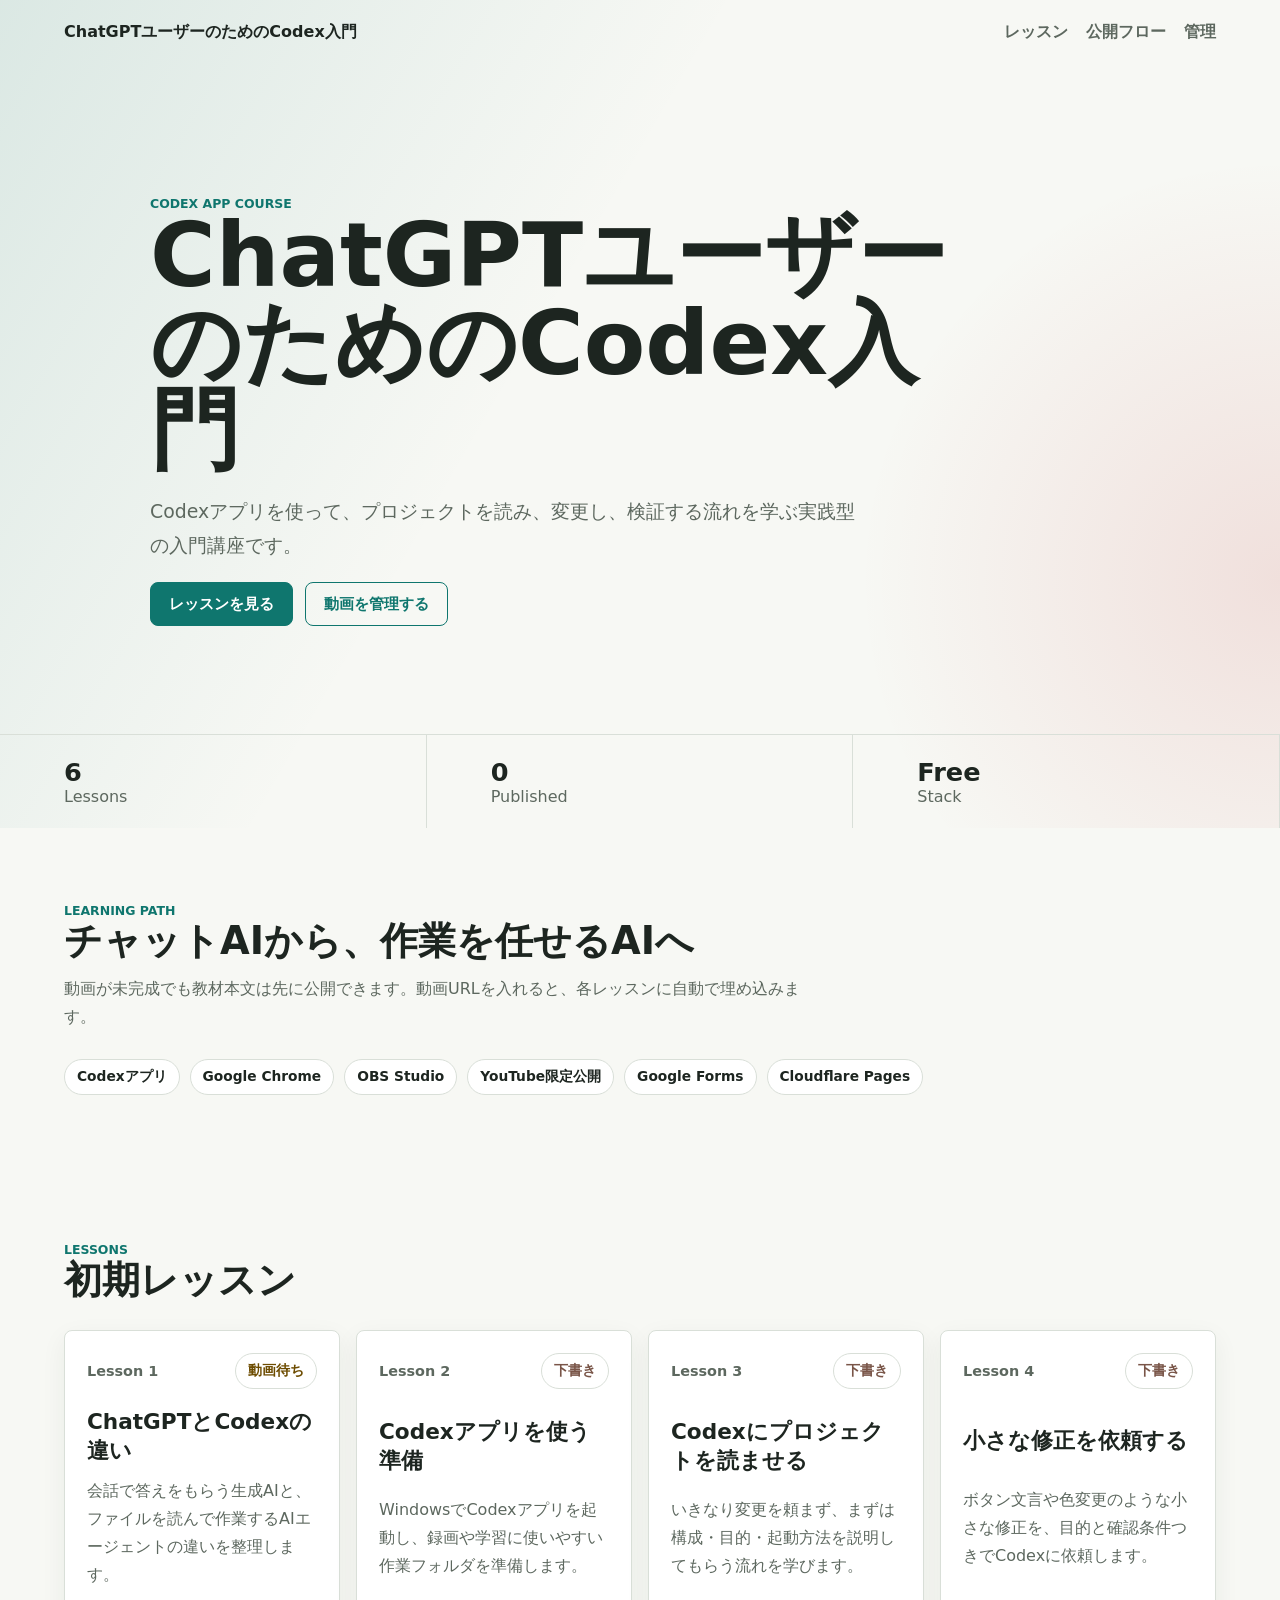
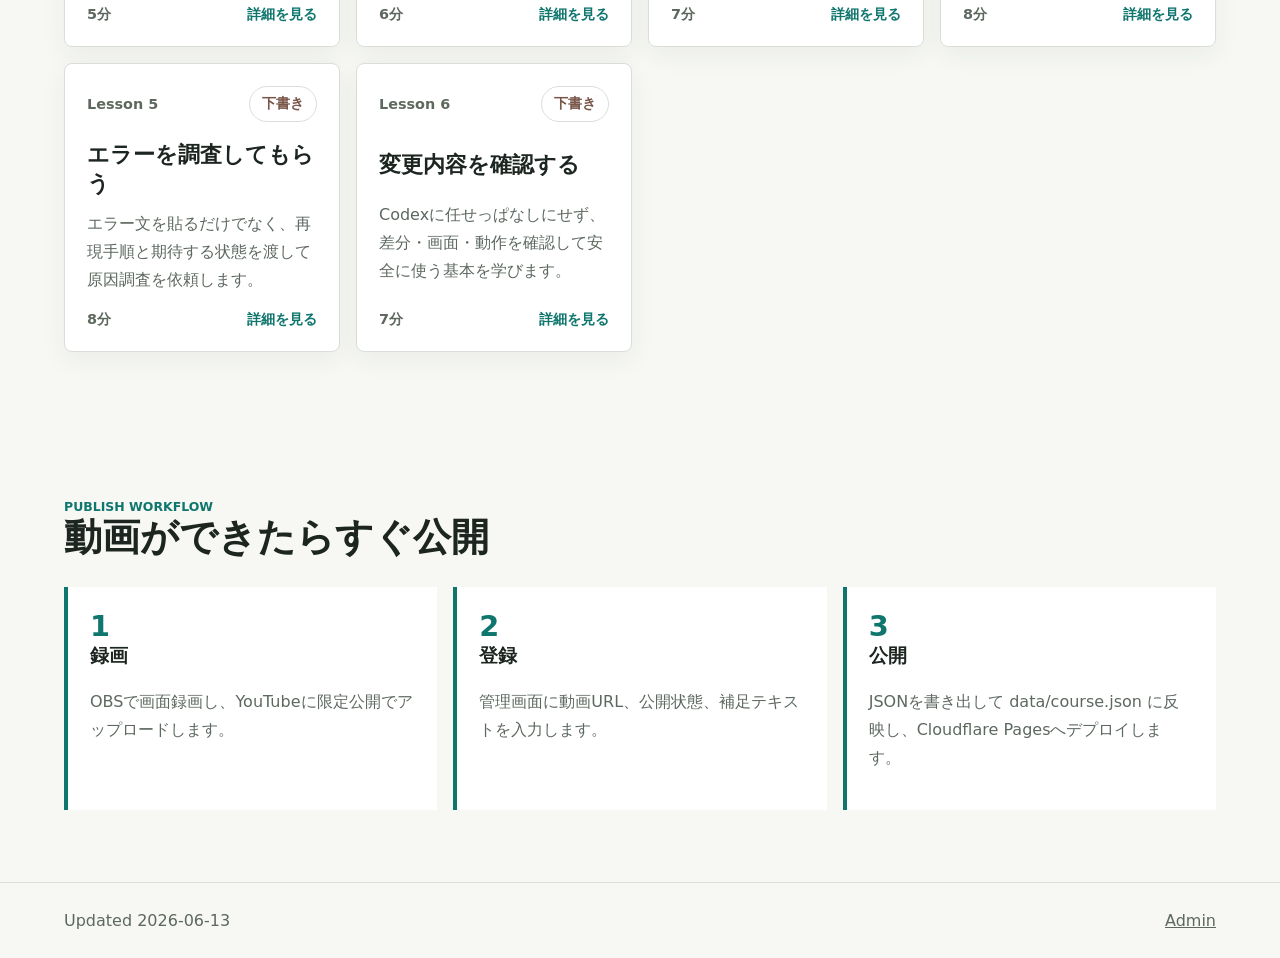
==== index.html @ 1ff353de "Initial course site" ====
<!doctype html>
<html lang="ja">
  <head>
    <meta charset="UTF-8" />
    <meta name="viewport" content="width=device-width, initial-scale=1.0" />
    <meta name="description" content="ChatGPTユーザーのためのCodex入門講座" />
    <title>ChatGPTユーザーのためのCodex入門</title>
    <link rel="stylesheet" href="assets/styles.css" />
  </head>
  <body>
    <div id="app"></div>
    <script type="module" src="assets/app.js"></script>
  </body>
</html>
---- assets/styles.css ----
:root {
  color-scheme: light;
  --bg: #f7f8f4;
  --surface: #ffffff;
  --surface-2: #eef2ec;
  --text: #1d2520;
  --muted: #5d685f;
  --line: #d9dfd8;
  --accent: #0f766e;
  --accent-2: #b91c1c;
  --ink: #10231d;
  --shadow: 0 18px 50px rgba(28, 42, 36, 0.12);
  font-family:
    "Segoe UI",
    "Hiragino Sans",
    "Yu Gothic UI",
    system-ui,
    sans-serif;
}

* {
  box-sizing: border-box;
}

html {
  scroll-behavior: smooth;
}

body {
  margin: 0;
  background: var(--bg);
  color: var(--text);
  letter-spacing: 0;
}

a {
  color: inherit;
}

.top-nav {
  display: flex;
  align-items: center;
  justify-content: space-between;
  gap: 24px;
  padding: 22px clamp(20px, 5vw, 72px);
}

.top-nav div {
  display: flex;
  gap: 18px;
  flex-wrap: wrap;
}

.top-nav a,
.back-link {
  color: var(--muted);
  text-decoration: none;
  font-weight: 700;
}

.hero {
  min-height: 92vh;
  display: grid;
  grid-template-rows: auto 1fr auto;
  background:
    linear-gradient(120deg, rgba(15, 118, 110, 0.12), transparent 42%),
    radial-gradient(circle at right 70%, rgba(185, 28, 28, 0.11), transparent 30%),
    var(--bg);
}

.hero__content {
  width: min(980px, calc(100% - 40px));
  margin: auto;
  padding: 48px 0 28px;
}

.eyebrow {
  display: inline-block;
  color: var(--accent);
  font-size: 0.78rem;
  font-weight: 800;
  letter-spacing: 0;
  text-transform: uppercase;
}

h1,
h2,
h3,
p {
  margin-top: 0;
}

.hero h1,
.page-header h1 {
  max-width: 840px;
  margin-bottom: 20px;
  font-size: clamp(2.6rem, 7vw, 5.8rem);
  line-height: 0.98;
  letter-spacing: 0;
}

.hero p,
.page-header p {
  max-width: 720px;
  color: var(--muted);
  font-size: 1.18rem;
  line-height: 1.8;
}

.hero__actions,
.admin-actions {
  display: flex;
  gap: 12px;
  flex-wrap: wrap;
}

.button {
  appearance: none;
  border: 1px solid var(--accent);
  border-radius: 8px;
  background: var(--accent);
  color: #fff;
  cursor: pointer;
  display: inline-flex;
  align-items: center;
  justify-content: center;
  min-height: 44px;
  padding: 0 18px;
  font-weight: 800;
  text-decoration: none;
  font-size: 0.95rem;
}

.button--ghost {
  background: transparent;
  color: var(--accent);
}

.button--danger {
  border-color: var(--accent-2);
  background: var(--accent-2);
  color: #fff;
}

.button--full {
  width: 100%;
}

.hero__stats {
  display: grid;
  grid-template-columns: repeat(3, 1fr);
  border-top: 1px solid var(--line);
}

.hero__stats div {
  padding: 22px clamp(20px, 5vw, 72px);
  border-right: 1px solid var(--line);
}

.hero__stats strong {
  display: block;
  font-size: 1.6rem;
}

.hero__stats span {
  color: var(--muted);
}

.band {
  padding: 72px clamp(20px, 5vw, 72px);
}

.section-heading {
  max-width: 760px;
  margin-bottom: 28px;
}

.section-heading h2,
.content-section h2,
.editor-section h2 {
  font-size: clamp(1.6rem, 3vw, 2.5rem);
  line-height: 1.15;
  margin-bottom: 12px;
}

.section-heading p,
.content-section p,
.workflow-grid p,
.lesson-card p,
.note {
  color: var(--muted);
  line-height: 1.75;
}

.tool-row {
  display: flex;
  gap: 10px;
  flex-wrap: wrap;
}

.tool-row span,
.status {
  border: 1px solid var(--line);
  border-radius: 999px;
  background: var(--surface);
  padding: 8px 12px;
  font-size: 0.86rem;
  font-weight: 800;
}

.lesson-grid {
  display: grid;
  grid-template-columns: repeat(auto-fit, minmax(260px, 1fr));
  gap: 16px;
}

.lesson-card {
  min-height: 260px;
  display: flex;
  flex-direction: column;
  justify-content: space-between;
  border: 1px solid var(--line);
  border-radius: 8px;
  background: var(--surface);
  padding: 22px;
  box-shadow: 0 8px 26px rgba(31, 45, 37, 0.06);
}

.lesson-card__meta,
.lesson-card__footer {
  display: flex;
  justify-content: space-between;
  gap: 12px;
  align-items: center;
  color: var(--muted);
  font-size: 0.9rem;
  font-weight: 800;
}

.lesson-card h3 {
  margin: 18px 0 12px;
  font-size: 1.35rem;
}

.lesson-card__footer a {
  color: var(--accent);
  text-decoration: none;
}

.status--published {
  border-color: rgba(15, 118, 110, 0.28);
  color: var(--accent);
}

.status--draft {
  color: #795548;
}

.status--ready-for-video {
  color: #6d4c00;
}

.workflow-grid {
  display: grid;
  grid-template-columns: repeat(auto-fit, minmax(220px, 1fr));
  gap: 16px;
}

.workflow-grid div {
  border-left: 4px solid var(--accent);
  background: var(--surface);
  padding: 22px;
}

.workflow-grid strong {
  color: var(--accent);
  font-size: 1.8rem;
}

.site-footer {
  display: flex;
  justify-content: space-between;
  padding: 28px clamp(20px, 5vw, 72px);
  border-top: 1px solid var(--line);
  color: var(--muted);
}

.page-header,
.admin-shell__header {
  padding: 34px clamp(20px, 5vw, 72px);
  border-bottom: 1px solid var(--line);
  background: var(--surface);
}

.lesson-layout {
  display: grid;
  grid-template-columns: minmax(0, 1fr) 320px;
  gap: 24px;
  padding: 28px clamp(20px, 5vw, 72px) 72px;
}

.lesson-main,
.side-panel,
.editor-section,
.admin-sidebar {
  border: 1px solid var(--line);
  border-radius: 8px;
  background: var(--surface);
}

.lesson-main {
  overflow: hidden;
}

.content-section {
  padding: 28px;
  border-top: 1px solid var(--line);
}

.content-section li {
  margin: 10px 0;
  line-height: 1.7;
}

pre {
  white-space: pre-wrap;
  border-radius: 8px;
  background: #10231d;
  color: #e9f5ef;
  padding: 18px;
  overflow: auto;
}

.video-frame,
.video-placeholder {
  aspect-ratio: 16 / 9;
  width: 100%;
  background: #10231d;
}

.video-frame iframe {
  width: 100%;
  height: 100%;
  border: 0;
}

.video-placeholder {
  display: grid;
  place-content: center;
  gap: 10px;
  padding: 24px;
  color: #e9f5ef;
  text-align: center;
}

.video-placeholder span {
  color: #9fd7cf;
  font-weight: 800;
  text-transform: uppercase;
}

.side-panel {
  align-self: start;
  padding: 22px;
  position: sticky;
  top: 16px;
}

.side-panel dt {
  color: var(--muted);
  font-weight: 800;
  margin-top: 16px;
}

.side-panel dd {
  margin: 6px 0 0;
  line-height: 1.6;
}

.admin-shell__header {
  display: flex;
  justify-content: space-between;
  gap: 24px;
  align-items: flex-end;
}

.admin-shell {
  display: grid;
  grid-template-columns: 300px minmax(0, 1fr);
  gap: 20px;
  padding: 24px clamp(16px, 4vw, 48px);
}

.admin-sidebar {
  padding: 16px;
  align-self: start;
  position: sticky;
  top: 16px;
}

.admin-lesson-list {
  display: grid;
  gap: 8px;
  margin-bottom: 14px;
}

.admin-lesson-list button {
  text-align: left;
  border: 1px solid var(--line);
  border-radius: 8px;
  background: var(--surface);
  padding: 12px;
  cursor: pointer;
}

.admin-lesson-list button.is-active {
  border-color: var(--accent);
  background: var(--surface-2);
}

.admin-lesson-list span,
.admin-lesson-list small {
  display: block;
  color: var(--muted);
  font-weight: 800;
}

.admin-lesson-list strong {
  display: block;
  margin: 4px 0;
}

.admin-editor {
  display: grid;
  gap: 20px;
}

.editor-section {
  padding: 22px;
}

.editor-grid {
  display: grid;
  grid-template-columns: repeat(2, minmax(0, 1fr));
  gap: 14px;
}

.field {
  display: grid;
  gap: 7px;
  margin-bottom: 14px;
  font-weight: 800;
}

.field span {
  color: var(--muted);
  font-size: 0.9rem;
}

input,
textarea,
select {
  width: 100%;
  border: 1px solid var(--line);
  border-radius: 8px;
  background: #fff;
  color: var(--text);
  padding: 12px;
  font: inherit;
}

textarea {
  resize: vertical;
}

.publish-list li {
  margin: 8px 0;
  line-height: 1.7;
}

.error-page {
  padding: 64px;
}

@media (max-width: 820px) {
  .top-nav,
  .admin-shell__header,
  .site-footer {
    align-items: flex-start;
    flex-direction: column;
  }

  .lesson-layout,
  .admin-shell,
  .editor-grid {
    grid-template-columns: 1fr;
  }

  .side-panel,
  .admin-sidebar {
    position: static;
  }

  .hero__stats {
    grid-template-columns: 1fr;
  }
}
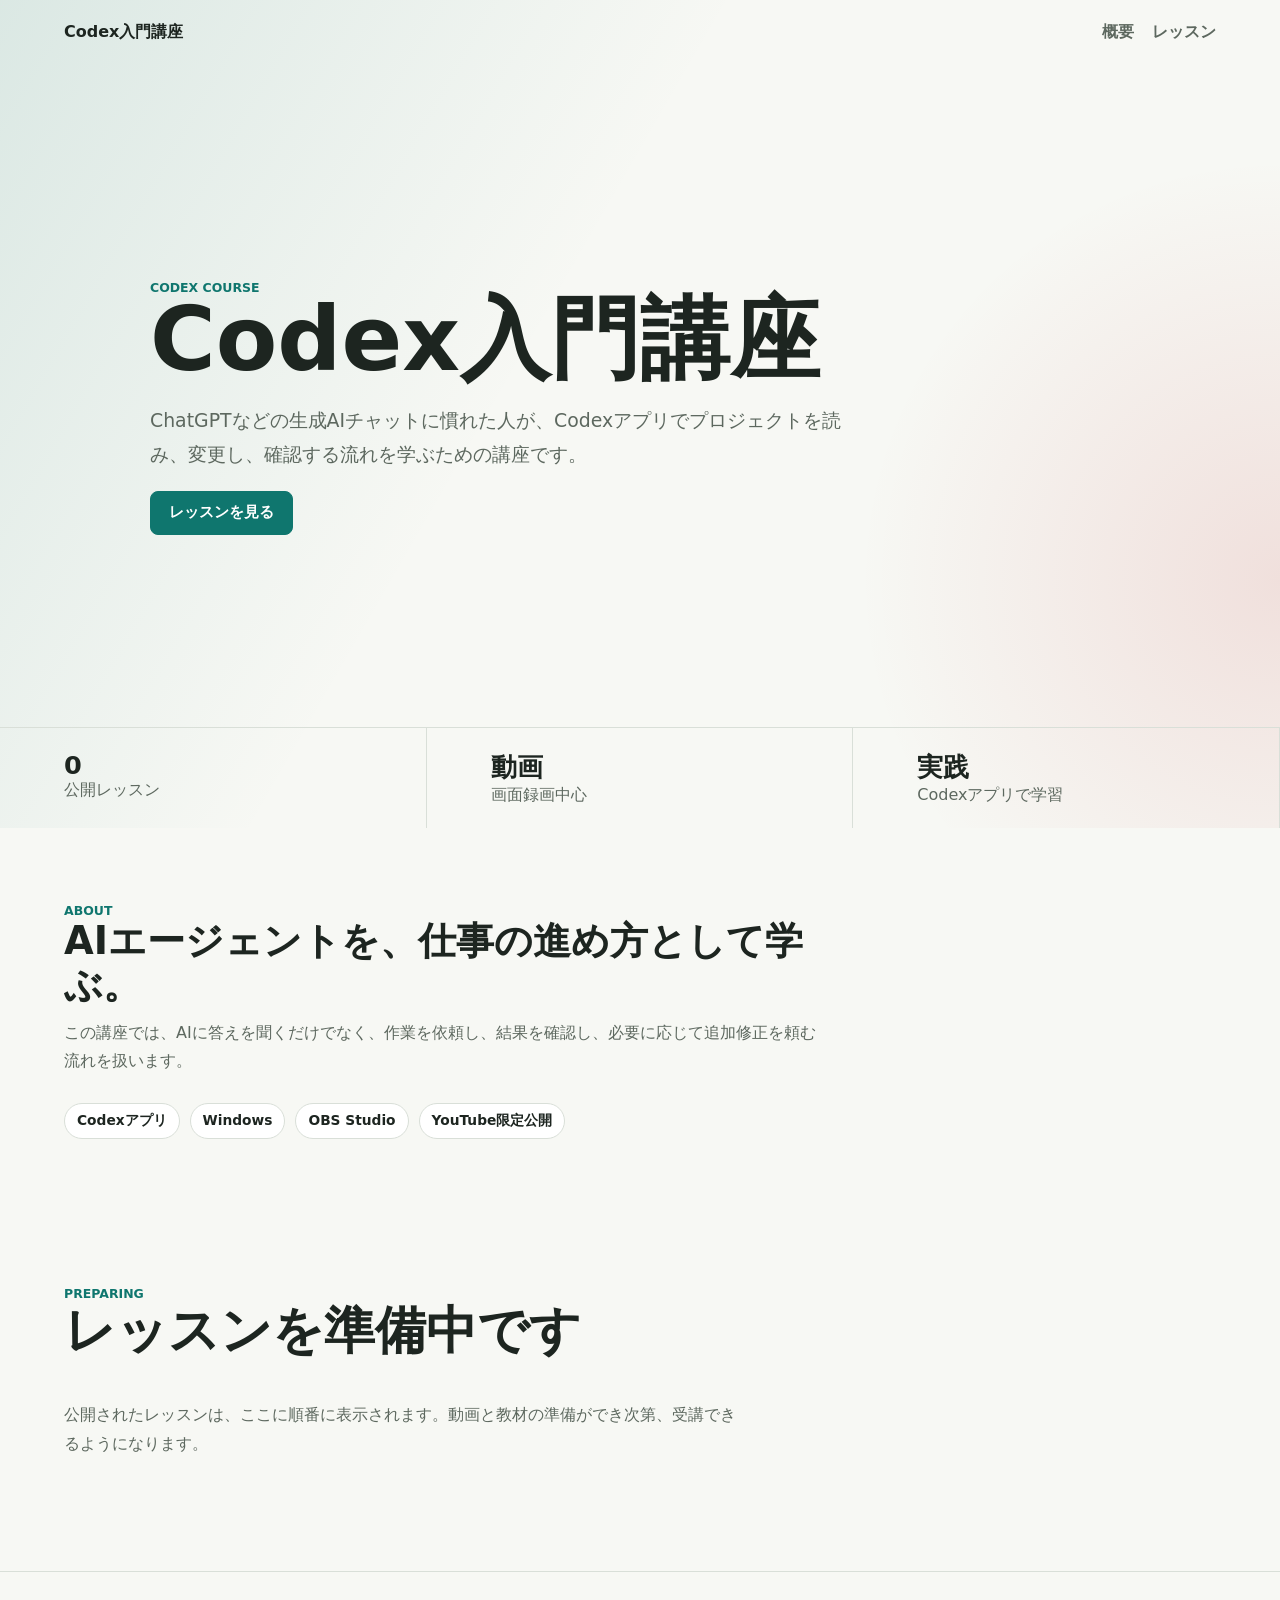
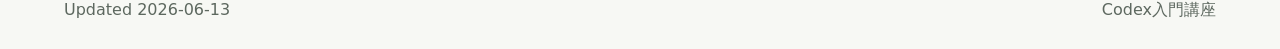
==== commit e6b9e096: "Prepare production course publishing flow" ====
--- a/index.html
+++ b/index.html
@@ -3,8 +3,8 @@
   <head>
     <meta charset="UTF-8" />
     <meta name="viewport" content="width=device-width, initial-scale=1.0" />
-    <meta name="description" content="ChatGPTユーザーのためのCodex入門講座" />
-    <title>ChatGPTユーザーのためのCodex入門</title>
+    <meta name="description" content="Codexアプリを使ったAIエージェント入門講座" />
+    <title>Codex入門講座</title>
     <link rel="stylesheet" href="assets/styles.css" />
   </head>
   <body>
--- a/assets/styles.css
+++ b/assets/styles.css
@@ -285,6 +285,22 @@
   color: var(--muted);
 }
 
+.empty-state {
+  min-height: 360px;
+}
+
+.empty-state h2 {
+  max-width: 760px;
+  font-size: clamp(2rem, 4vw, 3.5rem);
+  line-height: 1.1;
+}
+
+.empty-state p {
+  max-width: 680px;
+  color: var(--muted);
+  line-height: 1.8;
+}
+
 .page-header,
 .admin-shell__header {
   padding: 34px clamp(20px, 5vw, 72px);
@@ -297,6 +313,11 @@
   grid-template-columns: minmax(0, 1fr) 320px;
   gap: 24px;
   padding: 28px clamp(20px, 5vw, 72px) 72px;
+}
+
+.lesson-layout--single {
+  grid-template-columns: minmax(0, 980px);
+  justify-content: center;
 }
 
 .lesson-main,
